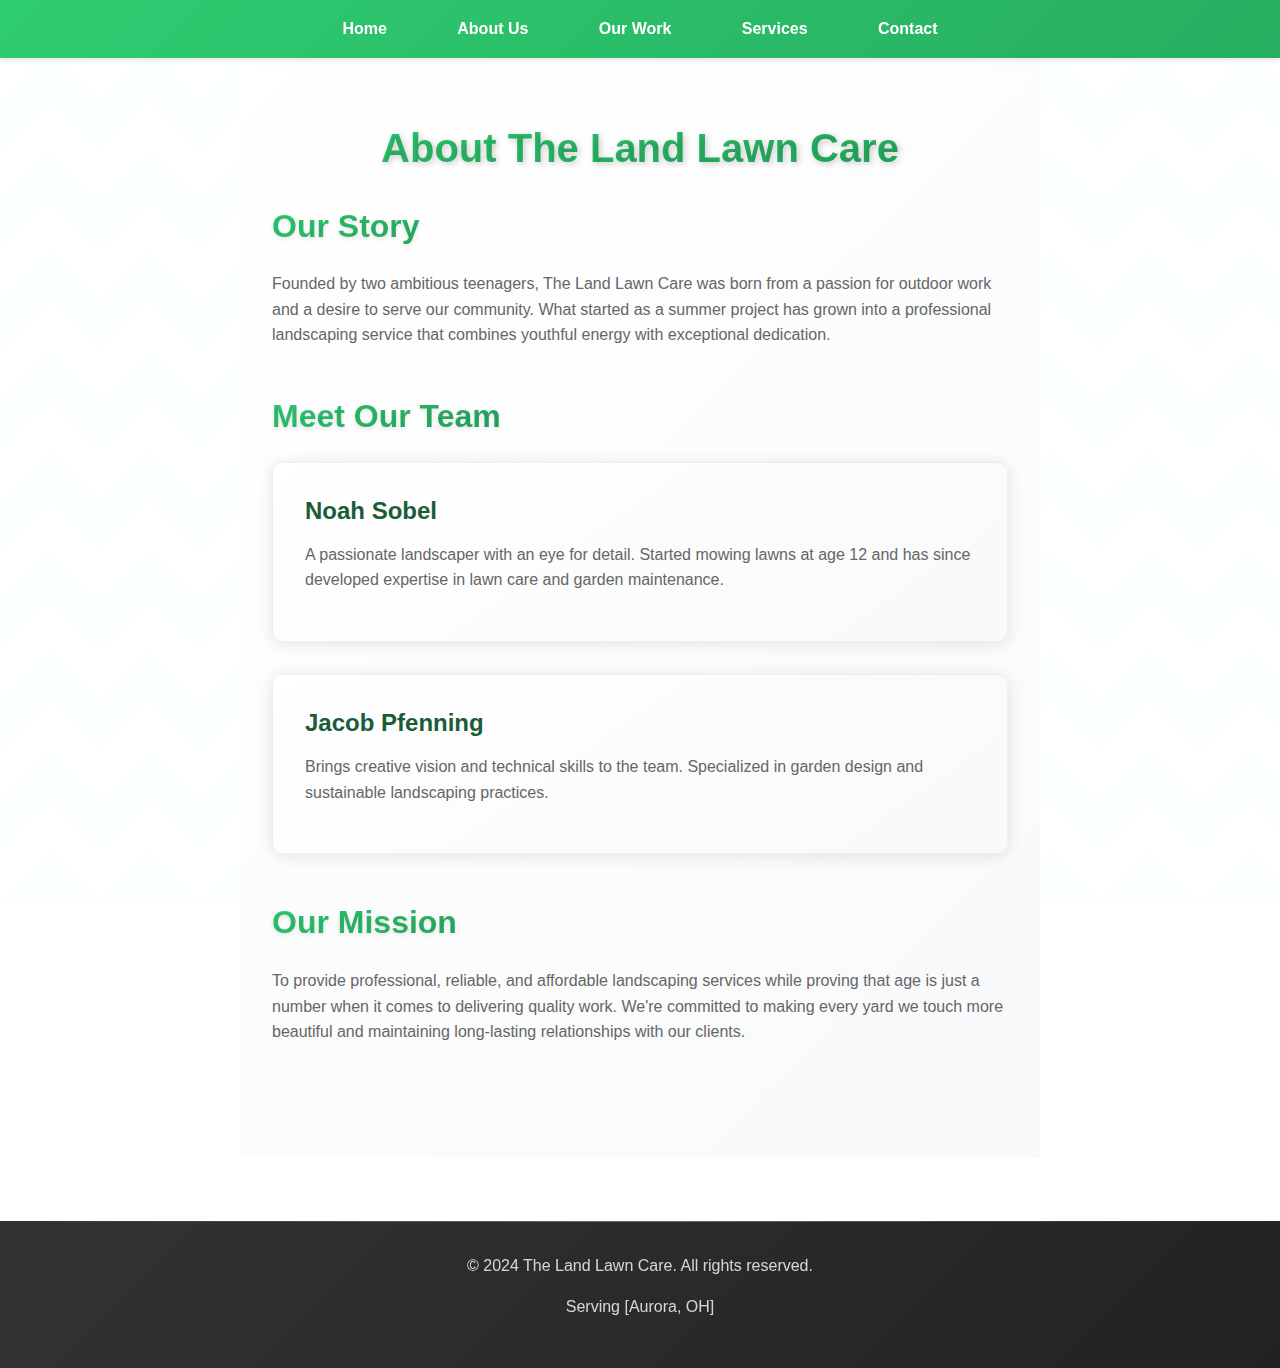
==== about.html @ 95657ca6 "Add files via upload" ====
<!DOCTYPE html>
<html lang="en">
<head>
    <meta charset="UTF-8">
    <meta name="viewport" content="width=device-width, initial-scale=1.0">
    <title>About Us - The Land Lawn Care</title>
    <link href="https://fonts.googleapis.com/css2?family=Poppins:wght@400;500;600&display=swap" rel="stylesheet">
    <link rel="stylesheet" href="styles.css">
    <style>
        * {
            margin: 0;
            padding: 0;
            box-sizing: border-box;
            font-family: 'Arial', sans-serif;
        }

        body {
            line-height: 1.6;
        }

        nav {
            background: linear-gradient(135deg, #2ecc71, #27ae60);
            padding: 1rem;
            position: sticky;
            top: 0;
            box-shadow: 0 2px 5px rgba(0,0,0,0.1);
        }

        nav ul {
            list-style: none;
            display: flex;
            justify-content: center;
            gap: 2rem;
        }

        nav a {
            color: white;
            text-decoration: none;
            font-weight: bold;
        }

        .about-content {
            max-width: 800px;
            margin: 0 auto;
            padding: 4rem 2rem;
        }

        .about-section {
            margin-bottom: 3rem;
        }

        h1 {
            color: #27ae60;
            text-align: center;
            margin-bottom: 2rem;
            background: linear-gradient(135deg, #2ecc71, #27ae60);
            -webkit-background-clip: text;
            -webkit-text-fill-color: transparent;
        }

        .team-member {
            background: linear-gradient(145deg, #ffffff, #f8f9fa);
            padding: 2rem;
            border-radius: 10px;
            box-shadow: 0 2px 15px rgba(0,0,0,0.1);
            margin-bottom: 2rem;
            transition: transform 0.3s ease;
        }

        .team-member:hover {
            transform: translateY(-5px);
        }

        footer {
            background: linear-gradient(135deg, #333333, #222222);
            color: white;
            text-align: center;
            padding: 2rem;
        }

        @media (max-width: 768px) {
            nav ul {
                flex-direction: column;
                text-align: center;
            }
        }
    </style>
</head>
<body>
    <nav>
        <ul>
            <li><a href="index.html">Home</a></li>
            <li><a href="about.html">About Us</a></li>
            <li><a href="portfolio.html">Our Work</a></li>
            <li><a href="services.html">Services</a></li>
            <li><a href="index.html#contact">Contact</a></li>
        </ul>
    </nav>

    <div class="about-content">
        <h1>About The Land Lawn Care</h1>
        
        <div class="about-section">
            <h2>Our Story</h2>
            <p>Founded by two ambitious teenagers, The Land Lawn Care was born from a passion for outdoor work and a desire to serve our community. What started as a summer project has grown into a professional landscaping service that combines youthful energy with exceptional dedication.</p>
        </div>

        <div class="about-section">
            <h2>Meet Our Team</h2>
            <div class="team-member">
                <h3>Noah Sobel</h3>
                <p>A passionate landscaper with an eye for detail. Started mowing lawns at age 12 and has since developed expertise in lawn care and garden maintenance.</p>
            </div>
            <div class="team-member">
                <h3>Jacob Pfenning</h3>
                <p>Brings creative vision and technical skills to the team. Specialized in garden design and sustainable landscaping practices.</p>
            </div>
        </div>

        <div class="about-section">
            <h2>Our Mission</h2>
            <p>To provide professional, reliable, and affordable landscaping services while proving that age is just a number when it comes to delivering quality work. We're committed to making every yard we touch more beautiful and maintaining long-lasting relationships with our clients.</p>
        </div>
    </div>

    <footer>
        <p>© 2024 The Land Lawn Care. All rights reserved.</p>
        <p>Serving [Aurora, OH]</p>
    </footer>
</body>
</html>
---- styles.css ----
/* Global Styles */
* {
    margin: 0;
    padding: 0;
    box-sizing: border-box;
    font-family: 'Poppins', 'Arial', sans-serif;
}

body {
    line-height: 1.6;
    color: #333;
}

/* Typography */
h1, h2, h3 {
    font-weight: 600;
    line-height: 1.3;
}

h1 {
    font-size: 2.5rem;
    margin-bottom: 1rem;
    text-shadow: 2px 2px 4px rgba(0,0,0,0.2);
}

h2 {
    font-size: 2rem;
    margin-bottom: 1.5rem;
    background: linear-gradient(135deg, var(--primary), var(--primary-dark));
    -webkit-background-clip: text;
    -webkit-text-fill-color: transparent;
    text-shadow: 0 2px 4px rgba(0,0,0,0.1);
}

h3 {
    font-size: 1.5rem;
    margin-bottom: 1rem;
    color: var(--primary-dark);
}

p {
    margin-bottom: 1rem;
    color: #666;
}

/* Layout */
.container {
    max-width: 1200px;
    margin: 0 auto;
    padding: 0 2rem;
}

.section {
    padding: 5rem 0;
}

/* Global Animations */
@keyframes fadeIn {
    from { opacity: 0; transform: translateY(20px); }
    to { opacity: 1; transform: translateY(0); }
}

@keyframes slideIn {
    from { transform: translateX(-20px); opacity: 0; }
    to { transform: translateX(0); opacity: 1; }
}

/* Header */
.header {
    background: linear-gradient(rgba(0, 0, 0, 0.7), rgba(0, 0, 0, 0.7)), 
                url('https://images.unsplash.com/photo-1558904541-efa843a96f01?ixlib=rb-4.0.3');
    background-size: cover;
    background-position: center;
    background-attachment: fixed;
    color: white;
    text-align: center;
    padding: 150px 20px;
    position: relative;
    animation: fadeIn 1s ease-out;
}

/* Navigation */
nav {
    background: linear-gradient(135deg, var(--primary-dark), var(--primary));
    padding: 1.2rem;
    position: sticky;
    top: 0;
    z-index: 1000;
    box-shadow: 0 2px 20px rgba(0,0,0,0.1);
    transition: all 0.3s ease;
}

nav ul {
    list-style: none;
    display: flex;
    justify-content: center;
    gap: 3rem;
}

nav a {
    color: white;
    text-decoration: none;
    font-weight: 500;
    padding: 0.8rem 1.2rem;
    border-radius: 5px;
    transition: all 0.3s ease;
    position: relative;
}

nav a::after {
    content: '';
    position: absolute;
    width: 0;
    height: 2px;
    bottom: 0;
    left: 50%;
    background-color: var(--accent-light);
    transition: all 0.3s ease;
    transform: translateX(-50%);
}

nav a:hover::after {
    width: 70%;
}

/* Cards */
.card {
    background: linear-gradient(145deg, #ffffff, #f8f9fa);
    border-radius: 15px;
    padding: 2rem;
    box-shadow: 0 3px 15px rgba(0,0,0,0.1);
    transition: transform 0.3s ease, box-shadow 0.3s ease;
}

.card:hover {
    transform: translateY(-5px);
    box-shadow: 0 5px 20px rgba(0,0,0,0.15);
}

/* Services Grid */
.services-grid {
    display: grid;
    grid-template-columns: repeat(auto-fit, minmax(280px, 1fr));
    gap: 2rem;
    padding: 2rem 0;
}

/* Portfolio Gallery */
.gallery {
    display: grid;
    grid-template-columns: repeat(auto-fit, minmax(300px, 1fr));
    gap: 2rem;
    margin: 2rem 0;
}

.gallery-item img {
    width: 100%;
    height: 250px;
    object-fit: cover;
    border-radius: 10px 10px 0 0;
}

/* Buttons */
.button {
    display: inline-block;
    padding: 1rem 2.5rem;
    background: linear-gradient(145deg, var(--primary), var(--primary-dark));
    color: white;
    text-decoration: none;
    border-radius: 50px;
    transition: all 0.3s cubic-bezier(0.165, 0.84, 0.44, 1);
    border: none;
    cursor: pointer;
    font-weight: 500;
    text-align: center;
    box-shadow: 0 4px 15px rgba(46, 204, 113, 0.2);
}

.button:hover {
    transform: translateY(-3px);
    box-shadow: 0 8px 20px rgba(230, 126, 34, 0.3);
    background: linear-gradient(145deg, var(--accent), var(--accent-light));
}

/* Footer */
footer {
    background: linear-gradient(135deg, var(--secondary-dark), var(--secondary));
    color: white;
    padding: 4rem 0;
    margin-top: 4rem;
    position: relative;
    overflow: hidden;
}

footer::before {
    content: '';
    position: absolute;
    top: 0;
    left: 0;
    right: 0;
    height: 1px;
    background: linear-gradient(90deg, transparent, rgba(255,255,255,0.3), transparent);
}

footer p {
    color: #fff;
    opacity: 0.8;
}

/* Media Queries */
@media (max-width: 768px) {
    nav ul {
        flex-direction: column;
        text-align: center;
        gap: 1rem;
    }

    .header {
        padding: 100px 20px;
    }

    h1 {
        font-size: 2rem;
    }

    h2 {
        font-size: 1.75rem;
    }
}

/* Utility Classes */
.text-center {
    text-align: center;
}

.mb-2 {
    margin-bottom: 2rem;
}

.mt-2 {
    margin-top: 2rem;
}

/* CTA Section */
.cta {
    background: linear-gradient(135deg, var(--primary), var(--primary-dark));
    position: relative;
    overflow: hidden;
}

.cta::before {
    content: '';
    position: absolute;
    top: 0;
    left: 0;
    right: 0;
    bottom: 0;
    background: linear-gradient(45deg, transparent 30%, rgba(255,255,255,0.1) 40%, transparent 50%);
    animation: shimmer 3s infinite;
}

@keyframes shimmer {
    0% { transform: translateX(-100%); }
    100% { transform: translateX(100%); }
}

.cta-text {
    font-size: 1.8rem;
    font-weight: 600;
    color: white;
    margin: 2rem 0;
    text-shadow: 0 2px 4px rgba(0,0,0,0.2);
    animation: slideIn 0.8s ease-out;
}

/* Logo and Header */
.logo-container {
    display: flex;
    align-items: center;
    justify-content: center;
    gap: 2rem;
    margin-bottom: 1rem;
}

.logo {
    width: 120px;
    height: 120px;
    object-fit: contain;
    border-radius: 8px;
    filter: drop-shadow(0 6px 12px rgba(0,0,0,0.4));
    transition: all 0.3s ease;
    border: 2px solid var(--primary-light);
}

.logo:hover {
    transform: scale(1.05);
    border-color: var(--accent);
}

.header-text {
    text-align: left;
}

.header-text h1 {
    font-size: 3em;
    margin-bottom: 20px;
    text-shadow: 2px 2px 8px rgba(0,0,0,0.5),
                 -1px -1px 4px rgba(0,0,0,0.5);
}

.header-text p {
    text-shadow: 1px 1px 4px rgba(0,0,0,0.4);
    font-size: 1.2rem;
}

/* Media query for mobile devices */
@media (max-width: 768px) {
    .logo-container {
        flex-direction: column;
        gap: 1rem;
    }

    .header-text {
        text-align: center;
    }

    .logo {
        width: 100px;
        height: 100px;
    }
}

/* Services Page */
.services-content {
    max-width: 1200px;
    margin: 0 auto;
    padding: 4rem 2rem;
}

.services-content h1 {
    text-align: center;
    margin-bottom: 3rem;
    color: var(--primary-dark);
    background: linear-gradient(135deg, var(--primary), var(--primary-dark));
    -webkit-background-clip: text;
    -webkit-text-fill-color: transparent;
    text-shadow: 2px 2px 6px rgba(0,0,0,0.2);
}

.services {
    display: grid;
    grid-template-columns: repeat(auto-fit, minmax(300px, 1fr));
    gap: 2rem;
    padding: 2rem;
}

.service-card {
    background: linear-gradient(145deg, var(--white), var(--light-gray));
    padding: 2.5rem;
    border-radius: 15px;
    box-shadow: 0 5px 20px rgba(0,0,0,0.08);
    text-align: center;
    transition: all 0.3s ease;
    border: 1px solid rgba(0,0,0,0.05);
}

.service-card:hover {
    transform: translateY(-5px);
    box-shadow: 0 8px 25px rgba(0,0,0,0.12);
    border-bottom: 3px solid var(--accent);
}

.service-card h3 {
    color: var(--primary-dark);
    margin-bottom: 1rem;
    font-size: 1.5rem;
}

.service-card p {
    color: var(--gray);
    line-height: 1.6;
}

/* Featured Images Section */
.featured-images {
    background-color: var(--light-gray);
    text-align: center;
}

.image-grid {
    display: grid;
    grid-template-columns: repeat(auto-fit, minmax(300px, 1fr));
    gap: 2rem;
    padding: 2rem;
    max-width: 1200px;
    margin: 0 auto;
}

.image-card {
    position: relative;
    border-radius: 10px;
    overflow: hidden;
    box-shadow: 0 10px 30px rgba(0,0,0,0.3);
    transition: transform 0.3s ease;
    aspect-ratio: 16/9;
    border: 1px solid var(--primary-light);
}

.image-card:hover {
    transform: translateY(-5px);
    box-shadow: 0 15px 40px rgba(0,0,0,0.4);
}

.image-card img {
    width: 100%;
    height: 100%;
    object-fit: cover;
    transition: transform 0.3s ease;
}

.image-card:hover img {
    transform: scale(1.05);
}

.image-overlay {
    position: absolute;
    bottom: 0;
    left: 0;
    right: 0;
    background: linear-gradient(transparent, rgba(26, 92, 56, 0.9));
    padding: 1rem;
    color: var(--white);
    text-align: center;
    transform: translateY(100%);
    transition: transform 0.4s cubic-bezier(0.165, 0.84, 0.44, 1);
}

.image-card:hover .image-overlay {
    transform: translateY(0);
}

.image-overlay p {
    color: var(--white);
    margin: 0;
    font-weight: 500;
    text-shadow: 0 1px 2px rgba(0,0,0,0.3);
}

/* Media query for mobile devices */
@media (max-width: 768px) {
    .image-grid {
        grid-template-columns: 1fr;
        padding: 1rem;
    }
}

/* Add subtle accent borders */
.service-card:hover {
    border-bottom: 3px solid var(--accent);
}

/* Add accent colors to specific elements */
.header-text h1 {
    text-shadow: 2px 2px 8px rgba(0,0,0,0.5),
                 -1px -1px 4px rgba(0,0,0,0.5);
}

.about {
    background: linear-gradient(135deg, var(--light-gray), var(--white));
    padding: 4rem 0;
    text-align: center;
}

.about h2 {
    color: var(--primary-dark);
    margin-bottom: 1.5rem;
}

.about p {
    max-width: 800px;
    margin: 0 auto;
    color: var(--gray);
    font-size: 1.1rem;
    line-height: 1.8;
}

/* Navigation hover effect */
nav a::after {
    background-color: var(--accent-light);
}

/* Logo effects */
.logo {
    border: 2px solid var(--primary-light);
}

.logo:hover {
    border-color: var(--accent);
}

:root {
    /* Primary Colors */
    --primary-dark: #1a5c38;    /* Dark green */
    --primary: #2ecc71;         /* Main green */
    --primary-light: #87e5b0;   /* Light green */
    
    /* Secondary Colors */
    --secondary-dark: #2c3e50;  /* Dark blue-gray */
    --secondary: #34495e;       /* Blue-gray */
    --secondary-light: #95a5a6; /* Light gray */
    
    /* Accent Colors */
    --accent: #e67e22;         /* Orange for highlights */
    --accent-light: #f39c12;   /* Light orange */
    
    /* Neutral Colors */
    --white: #ffffff;
    --light-gray: #f8f9fa;
    --gray: #6c757d;
    --dark-gray: #343a40;
    --black: #212529;
}

/* Before/After Image Comparison */
.before-after {
    position: relative;
    overflow: hidden;
}

.image-comparison {
    display: flex;
    gap: 1rem;
    margin-bottom: 1rem;
}

.before, .after {
    position: relative;
    flex: 1;
    border-radius: 8px;
    overflow: hidden;
    box-shadow: 0 10px 30px rgba(0,0,0,0.3);
}

.before img, .after img {
    width: 100%;
    height: 250px;
    object-fit: cover;
}

.label {
    position: absolute;
    top: 10px;
    padding: 5px 15px;
    background: rgba(0, 0, 0, 0.7);
    color: white;
    font-size: 0.9rem;
    border-radius: 20px;
}

.before .label {
    left: 10px;
}

.after .label {
    right: 10px;
}

.before:hover img, .after:hover img {
    transform: scale(1.05);
    transition: transform 0.3s ease;
}

/* Video Section Styling */
.video-container {
    display: grid;
    grid-template-columns: repeat(auto-fit, minmax(300px, 1fr));
    gap: 2rem;
    max-width: 900px;
    margin: 0 auto;
    padding: 0 1rem;
}

.video-card video {
    width: 100%;
    max-height: 300px;
    border-radius: 5px;
    object-fit: contain;
}

/* Responsive adjustment */
@media (max-width: 768px) {
    .video-container {
        grid-template-columns: 1fr;
        max-width: 400px;
    }
}

/* Contact Buttons */
.cta .button {
    background: linear-gradient(145deg, var(--secondary), var(--secondary-dark));
    box-shadow: 0 4px 15px rgba(52, 73, 94, 0.2);
}

.cta .button:hover {
    background: linear-gradient(145deg, var(--secondary-dark), var(--dark-gray));
    box-shadow: 0 8px 20px rgba(52, 73, 94, 0.3);
    transform: translateY(-3px);
}

/* About Page Styling */
.about-content {
    max-width: 800px;
    margin: 0 auto;
    padding: 4rem 2rem;
    position: relative;
    background: linear-gradient(135deg, var(--white), var(--light-gray));
}

/* Add subtle pattern overlay */
.about-content::before {
    content: '';
    position: fixed;
    top: 0;
    left: 0;
    right: 0;
    bottom: 0;
    background: 
        linear-gradient(45deg, var(--primary-light) 25%, transparent 25%) -50px 0,
        linear-gradient(-45deg, var(--primary-light) 25%, transparent 25%) -50px 0,
        linear-gradient(45deg, transparent 75%, var(--primary-light) 75%),
        linear-gradient(-45deg, transparent 75%, var(--primary-light) 75%);
    background-size: 100px 100px;
    opacity: 0.03;
    z-index: -1;
}

.team-member {
    background: var(--white);
    padding: 2rem;
    border-radius: 10px;
    box-shadow: 0 5px 20px rgba(0,0,0,0.08);
    margin-bottom: 2rem;
    transition: all 0.3s ease;
    border: 1px solid rgba(0,0,0,0.05);
    position: relative;
    overflow: hidden;
}

.team-member::after {
    content: '';
    position: absolute;
    top: 0;
    left: 0;
    width: 100%;
    height: 4px;
    background: linear-gradient(90deg, var(--primary), var(--primary-light));
    transform: scaleX(0);
    transform-origin: left;
    transition: transform 0.3s ease;
}

.team-member:hover {
    transform: translateY(-5px);
    box-shadow: 0 8px 25px rgba(0,0,0,0.12);
}

.team-member:hover::after {
    transform: scaleX(1);
}

/* Enhanced Header Text Shadows */
.services-content h1, 
.portfolio-content h1,
.about-content h1 {
    text-shadow: 2px 2px 6px rgba(0,0,0,0.2);
}

.cta h2 {
    text-shadow: 2px 2px 6px rgba(0,0,0,0.3);
}
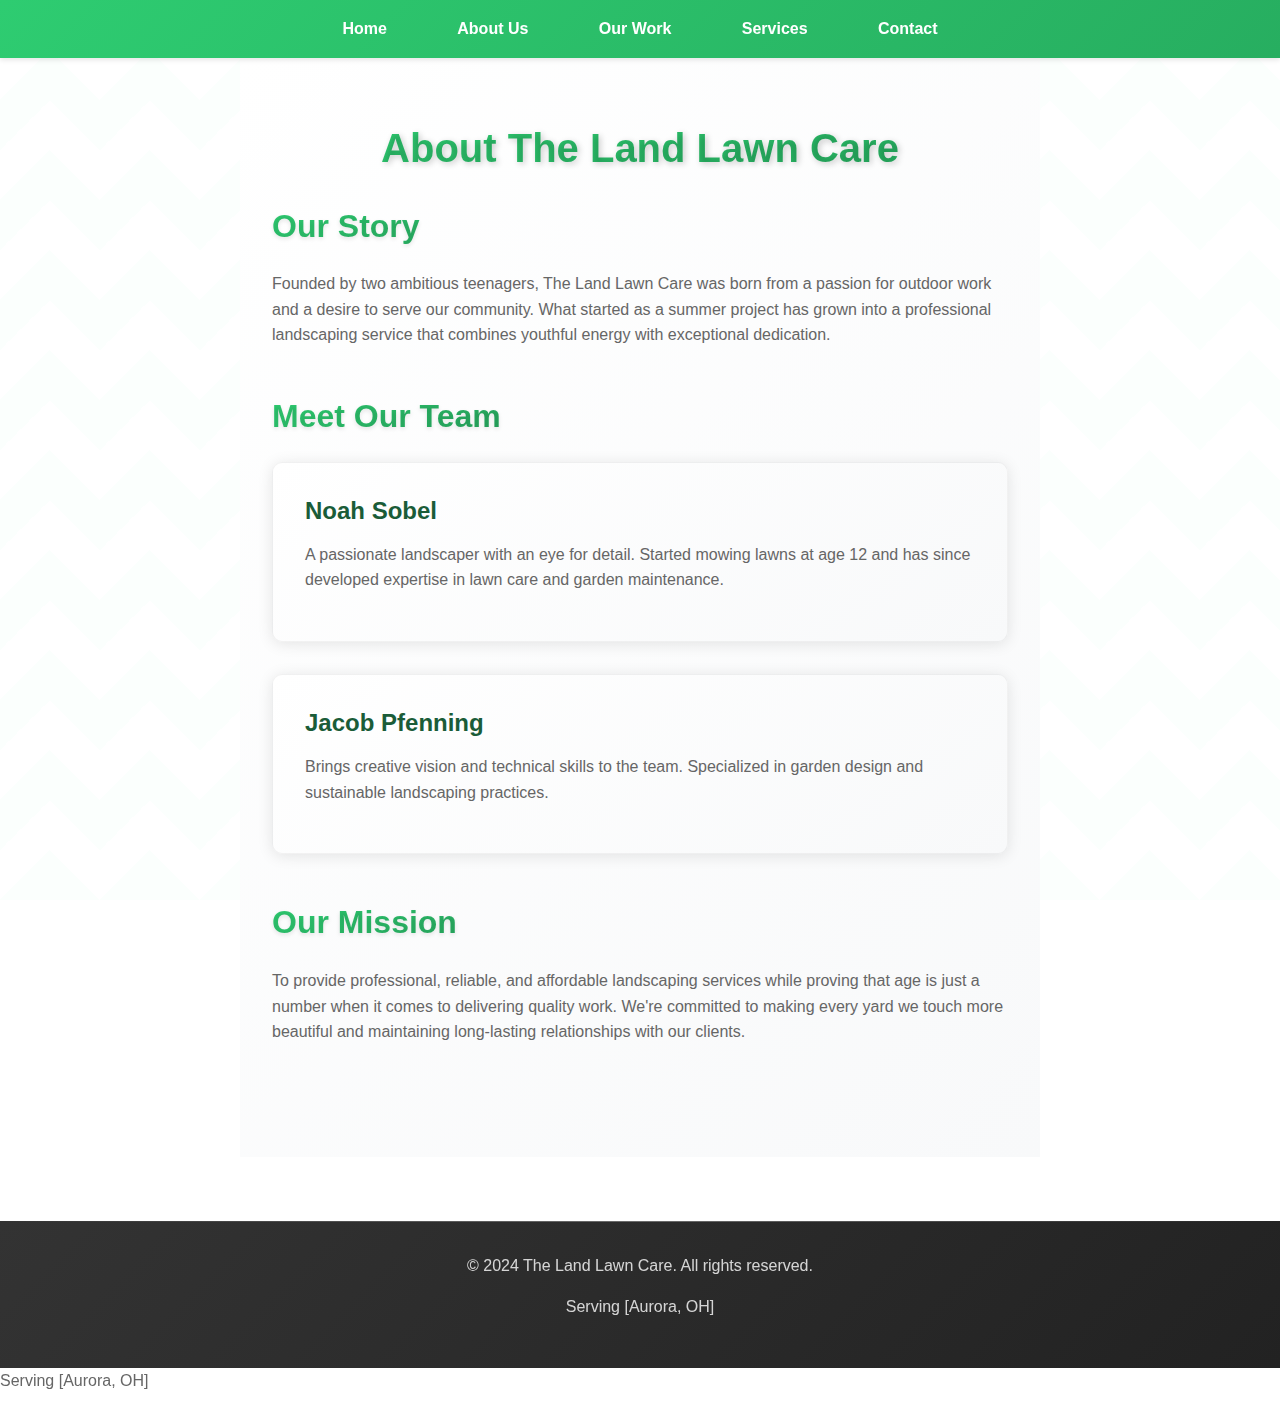
==== commit f18d1312: "Update about.html" ====
--- a/about.html
+++ b/about.html
@@ -128,4 +128,8 @@
         <p>Serving [Aurora, OH]</p>
     </footer>
 </body>
-</html> +</html> 
+        <p>Serving [Aurora, OH]</p>
+    </footer>
+</body>
+</html> 
--- a/styles.css
+++ b/styles.css
@@ -677,4 +677,127 @@
 
 .cta h2 {
     text-shadow: 2px 2px 6px rgba(0,0,0,0.3);
-}+}
+
+/* Contact Form Styling */
+.contact-form-container {
+    max-width: 500px;
+    margin: 2rem auto;
+    padding: 0 1rem;
+}
+
+.contact-form {
+    display: flex;
+    flex-direction: column;
+    gap: 1rem;
+    background: rgba(255, 255, 255, 0.1);
+    padding: 2rem;
+    border-radius: 15px;
+    backdrop-filter: blur(5px);
+    border: 1px solid rgba(255, 255, 255, 0.2);
+}
+
+.form-group {
+    position: relative;
+}
+
+.contact-form input {
+    width: 100%;
+    padding: 1rem;
+    border: 2px solid rgba(255, 255, 255, 0.2);
+    background: rgba(255, 255, 255, 0.9);
+    border-radius: 8px;
+    font-size: 1rem;
+    transition: all 0.3s ease;
+}
+
+.contact-form input:focus {
+    outline: none;
+    border-color: var(--accent);
+    box-shadow: 0 0 10px rgba(230, 126, 34, 0.3);
+}
+
+.contact-form input::placeholder {
+    color: var(--gray);
+}
+
+.contact-divider {
+    color: white;
+    text-align: center;
+    margin: 2rem 0;
+    position: relative;
+    font-weight: 500;
+}
+
+.contact-divider::before,
+.contact-divider::after {
+    content: '';
+    position: absolute;
+    top: 50%;
+    width: 100px;
+    height: 1px;
+    background: rgba(255, 255, 255, 0.3);
+}
+
+.contact-divider::before {
+    right: calc(50% + 2rem);
+}
+
+.contact-divider::after {
+    left: calc(50% + 2rem);
+}
+
+/* Mobile responsiveness for form */
+@media (max-width: 768px) {
+    .contact-form {
+        padding: 1.5rem;
+    }
+    
+    .contact-divider::before,
+    .contact-divider::after {
+        width: 60px;
+    }
+}
+
+/* Success Message Styling */
+.success-message {
+    text-align: center;
+    padding: 2rem;
+    background: rgba(255, 255, 255, 0.9);
+    border-radius: 15px;
+    color: var(--primary-dark);
+    font-size: 1.2rem;
+    font-weight: 500;
+    animation: fadeIn 0.5s ease-out;
+    box-shadow: 0 4px 15px rgba(0,0,0,0.1);
+    border: 2px solid var(--primary-light);
+}
+
+.hidden {
+    display: none;
+}
+
+@keyframes fadeIn {
+    from {
+        opacity: 0;
+        transform: translateY(-10px);
+    }
+    to {
+        opacity: 1;
+        transform: translateY(0);
+    }
+}
+
+.admin-panel {
+    transition: opacity 0.3s ease;
+}
+
+.admin-panel:hover {
+    opacity: 1 !important;
+}
+
+.admin-panel button {
+    background: linear-gradient(145deg, var(--secondary-dark), var(--dark-gray));
+    font-size: 0.8rem;
+    padding: 0.5rem 1rem;
+}
